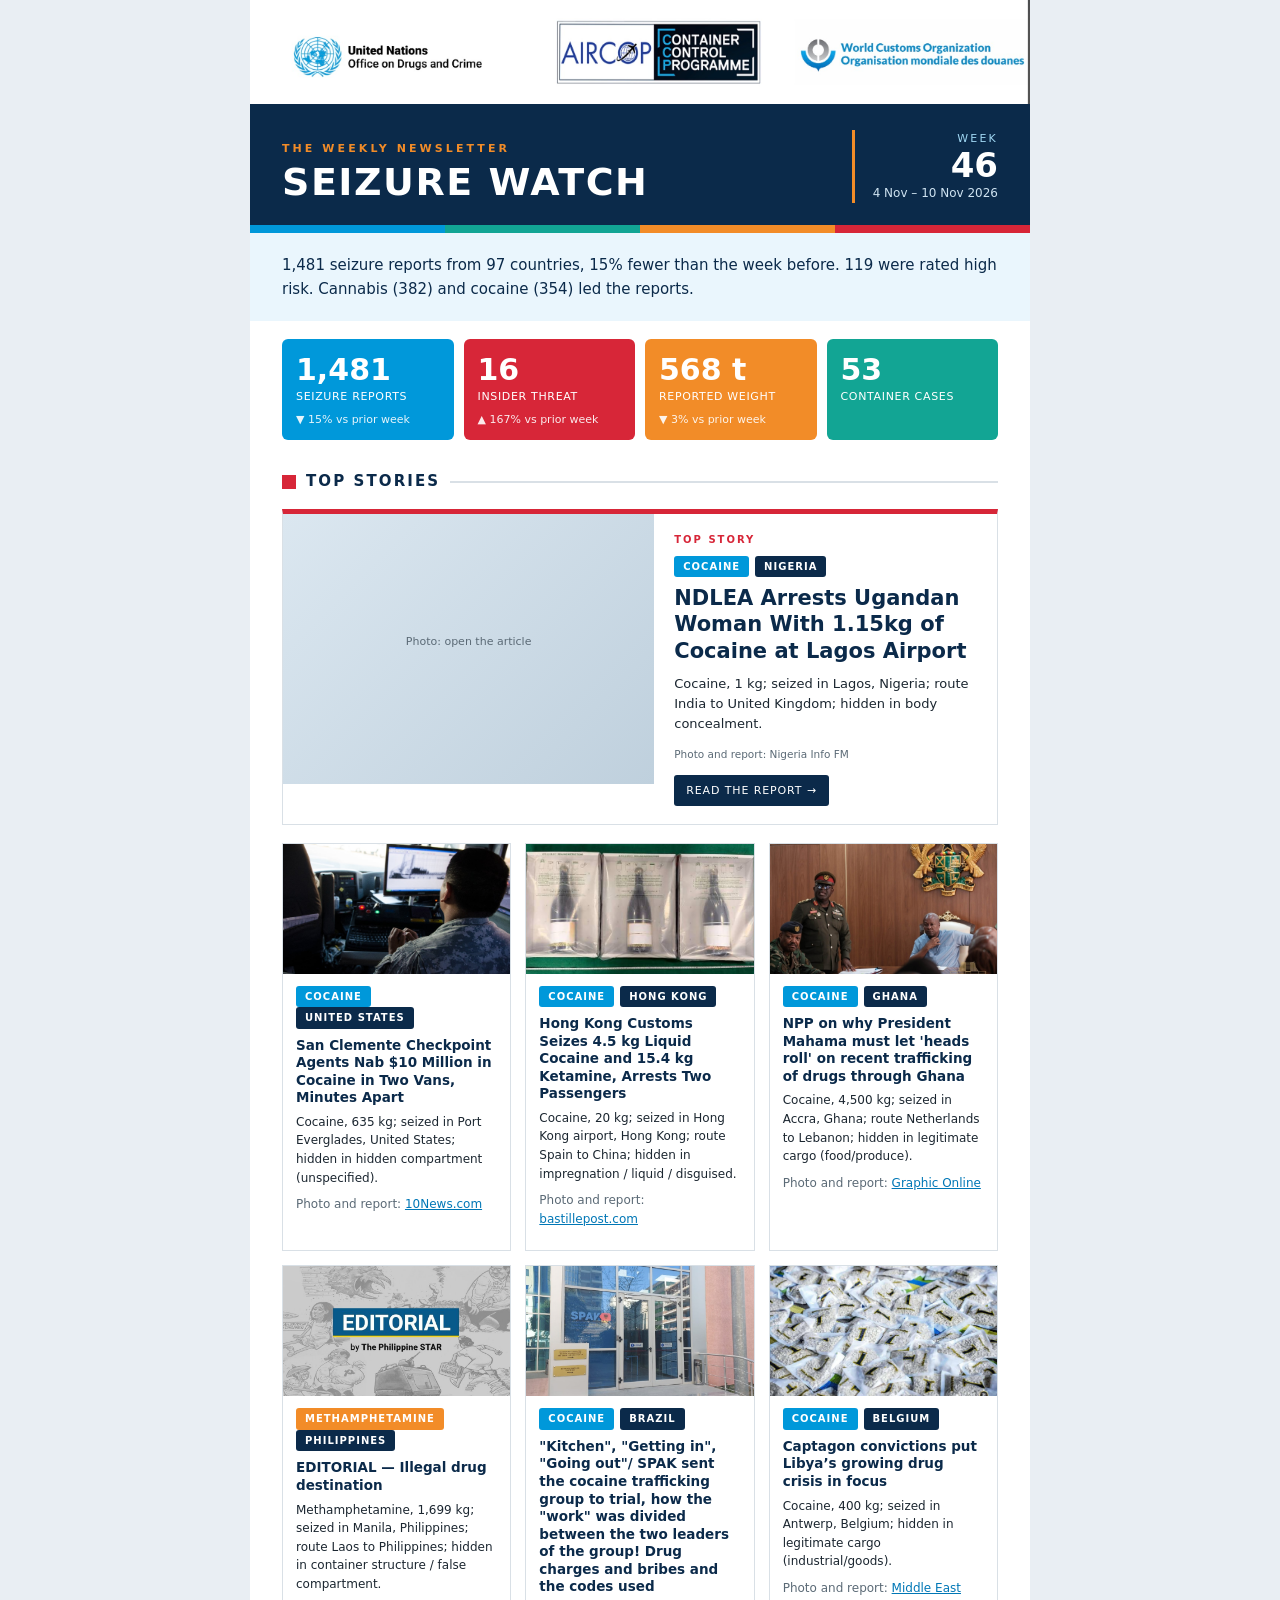
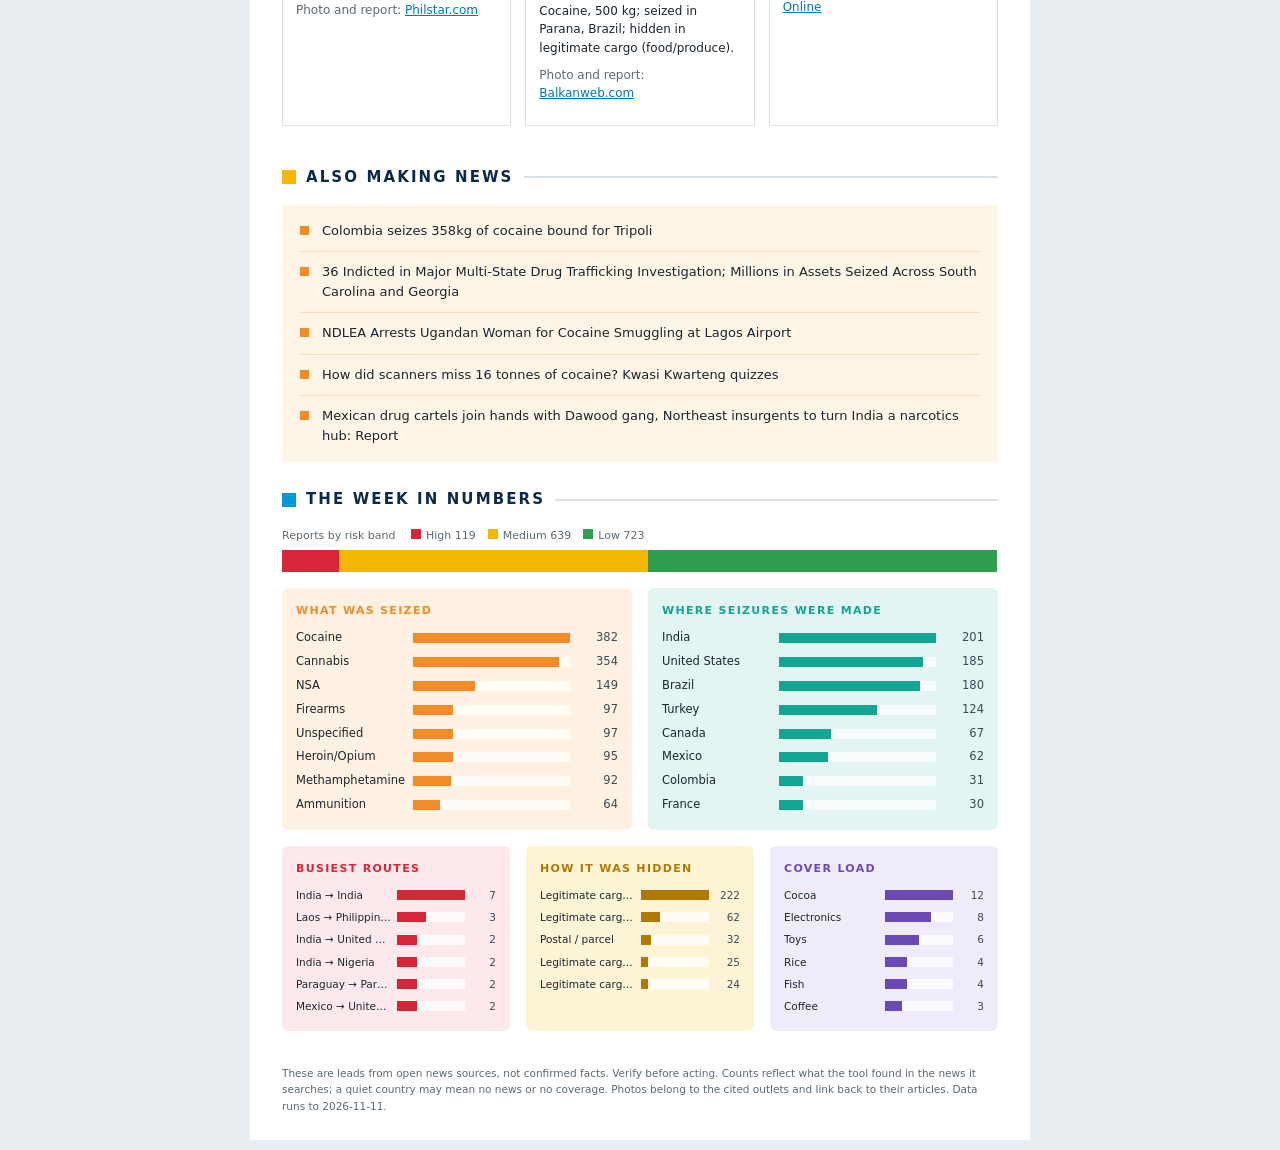
==== newsletter.html @ 41886904 "Data 2026-11-14T15:03:47Z" ====
<!doctype html><html lang="en"><head><meta charset="utf-8"><meta name="viewport" content="width=device-width,initial-scale=1"><title>Seizure Watch Weekly 4 Nov - 10 Nov 2026</title><style>
*{box-sizing:border-box}
body{margin:0;background:#e9eef3;color:#1b2630;font:13px/1.55 Verdana,Geneva,'DejaVu Sans',sans-serif}
a{color:#0077b6}
.wrap{max-width:780px;margin:0 auto;background:#fff}
.banner{display:block;width:100%;height:auto}
.mast{background:#0B2A4A;color:#fff;padding:26px 32px 22px;display:flex;justify-content:space-between;align-items:flex-end}
.mast .l{flex:1}
.mast .kick{font-size:11px;letter-spacing:.28em;text-transform:uppercase;color:#F28C28;font-weight:bold}
.mast h1{margin:6px 0 0;font-size:38px;line-height:1.05;letter-spacing:.04em;text-transform:uppercase;color:#fff}
.mast .r{text-align:right;border-left:3px solid #F28C28;padding-left:18px}
.mast .wk{font-size:11px;letter-spacing:.2em;text-transform:uppercase;color:#9fd6f2}
.mast .no{font-size:34px;font-weight:bold;line-height:1.1}
.mast .dt{font-size:12px;color:#cfe3f1}
.stripe{display:flex;height:8px}.stripe i{flex:1;display:block}
.intro{background:#eaf6fd;padding:20px 32px;font-size:15px;line-height:1.6;color:#0B2A4A}
.tiles{display:flex;gap:10px;padding:18px 32px 4px}
.tile{flex:1;color:#fff;padding:14px 14px 12px;border-radius:6px}
.tile b{display:block;font-size:30px;line-height:1.1}
.tile span{display:block;font-size:11px;letter-spacing:.06em;text-transform:uppercase;margin-top:2px}
.tile em{display:block;font-style:normal;font-size:11px;margin-top:6px;opacity:.9}
section{padding:26px 32px 0}
.sh{display:flex;align-items:center;gap:10px;margin:0 0 16px}
.sh i{display:block;width:14px;height:14px;flex:none}
.sh h2{margin:0;font-size:15px;letter-spacing:.14em;text-transform:uppercase;color:#0B2A4A}
.sh u{display:block;flex:1;height:2px;background:#d9e0e6;text-decoration:none}
.tag{display:inline-block;color:#fff;font-size:10px;font-weight:bold;letter-spacing:.1em;text-transform:uppercase;padding:3px 9px;border-radius:3px;margin-right:6px}
.ph{position:relative;background:linear-gradient(135deg,#dbe7f0,#bfd0dd);overflow:hidden}
.ph span{position:absolute;left:0;right:0;top:44%;text-align:center;font-size:11px;color:#5b6a76}
.ph img{position:absolute;left:0;top:0;width:100%;height:100%;object-fit:cover;display:block}
.lead{display:flex;gap:0;border:1px solid #d9e0e6;border-top:5px solid #D72638;margin-bottom:18px}
.lead>a{display:block;width:52%;flex:none}.lead .ph{width:100%;height:270px}
.lead .tx{padding:18px 20px;flex:1;min-width:0}
.lead .kicker{font-size:10px;font-weight:bold;letter-spacing:.2em;color:#D72638;text-transform:uppercase;margin-bottom:8px}
.lead h3{margin:8px 0 10px;font-size:21px;line-height:1.25}.lead h3 a{color:#0B2A4A;text-decoration:none}
.lead p{margin:0 0 12px}
.btn{display:inline-block;background:#0B2A4A;color:#fff!important;text-decoration:none;font-size:11px;letter-spacing:.08em;text-transform:uppercase;padding:7px 12px;border-radius:3px}
.cards{display:flex;gap:14px;margin-bottom:14px;break-inside:avoid}.card.spacer{border:0}
.card{flex:1;min-width:0;border:1px solid #d9e0e6}
.card .ph{height:130px}
.card .cb{padding:12px 13px 14px}
.card h3{margin:8px 0 6px;font-size:13.5px;line-height:1.3}.card h3 a{color:#0B2A4A;text-decoration:none}
.card p{margin:0 0 8px;font-size:12px}
.src{font-size:10.5px;color:#5b6a76}
table.risk{width:100%;border-collapse:collapse;font-size:12px}
table.risk td{padding:9px 8px;border-bottom:1px solid #e1e7ec;vertical-align:middle}
table.risk .sc{width:48px}
.badge{display:block;width:40px;text-align:center;color:#fff;font-weight:bold;font-size:15px;padding:6px 0;border-radius:4px}
table.risk .d{width:64px;color:#5b6a76;font-size:11px}
table.risk .it b{display:block}.risk small{color:#5b6a76}
.also{background:#fff4e6;padding:6px 18px;margin:0;list-style:none}
.also li{padding:10px 0 10px 22px;border-bottom:1px solid #f6dcb8;position:relative}
.also li:last-child{border-bottom:0}
.also li:before{content:"";position:absolute;left:0;top:15px;width:9px;height:9px;background:#F28C28}
.also a{color:#1b2630;text-decoration:none}
.band{display:flex;height:22px;margin:4px 0 8px}.band i{display:block}
.legend{font-size:11px;color:#5b6a76;margin-bottom:6px}.legend b{display:inline-block;width:10px;height:10px;margin:0 5px 0 12px}
.cols{display:flex;gap:16px;margin-top:16px}
.panel{flex:1;min-width:0;padding:14px 14px 10px;border-radius:6px}
.panel h4{margin:0 0 10px;font-size:11px;letter-spacing:.12em;text-transform:uppercase}
.bar{display:flex;align-items:center;gap:8px;margin:6px 0;font-size:11.5px}
.bl{width:34%;overflow:hidden;text-overflow:ellipsis;white-space:nowrap;flex:none}
.bt{flex:1;background:rgba(255,255,255,.75);height:10px}.bt i{display:block;height:10px}
.cols3 .bl{width:48%}.cols3 .bar{gap:5px;font-size:10.5px}.cols3 .bv{width:26px}
.bv{width:40px;text-align:right;flex:none;color:#3c4b57}
.note{padding:24px 32px 26px;font-size:10.5px;color:#5b6a76}
.foot{background:#0B2A4A;color:#cfe3f1;padding:20px 32px;font-size:11px}.foot a{color:#fff}
.foot b{color:#F28C28;letter-spacing:.14em;text-transform:uppercase}
@page{size:A4;margin:8mm 0}
@media print{section.pb{break-before:page}body{background:#fff}.card,.lead,.tile,.panel,table.risk tr,.also li{break-inside:avoid}.sh{break-after:avoid}}
@media(max-width:640px){.mast{display:block}.mast .r{margin-top:14px;text-align:left}.mast h1{font-size:28px}.tiles,.cards,.cols,.lead{display:block}.tile{margin-bottom:8px}.card,.panel{margin-bottom:12px}.lead>a{width:100%}.lead .ph{height:210px}section,.intro,.tiles,.note,.foot,.mast{padding-left:18px;padding-right:18px}table.risk .d{display:none}}
</style><link rel="stylesheet" href="shared/theme.css">
</head><body>
<script src="shared/topbar.js" data-active="newsletter"></script><div class="wrap">
<img class="banner" src="[data-uri]" alt="AIRCOP and Container Control Programme">
<div class="mast"><div class="l"><div class="kick">The weekly newsletter</div><h1>Seizure Watch</h1></div>
<div class="r"><div class="wk">Week</div><div class="no">46</div><div class="dt">4 Nov &ndash; 10 Nov 2026</div></div></div>
<div class="stripe"><i style="background:#0098DA"></i><i style="background:#12A594"></i><i style="background:#F28C28"></i><i style="background:#D72638"></i></div>
<div class="intro">1,481 seizure reports from 97 countries, 15% fewer than the week before. 119 were rated high risk. Cannabis (382) and cocaine (354) led the reports.</div>
<div class="tiles">
<div class="tile" style="background:#0098DA"><b>1,481</b><span>Seizure reports</span><em>▼ 15% vs prior week</em></div>
<div class="tile" style="background:#D72638"><b>16</b><span>Insider threat</span><em>▲ 167% vs prior week</em></div>
<div class="tile" style="background:#F28C28"><b>568 t</b><span>Reported weight</span><em>▼ 3% vs prior week</em></div>
<div class="tile" style="background:#12A594"><b>53</b><span>Container cases</span><em>&nbsp;</em></div></div>
<section><div class="sh"><i style="background:#D72638"></i><h2>Top stories</h2><u></u></div><article class="lead"><a href="https://www.nigeriainfo.fm/lagos/news/homepageabuja/ndlea-arrests-ugandan-woman-with-1-15kg-of-cocaine-at-lagos-airport/"><div class="ph"><span>Photo: open the article</span><img src="https://mmo.aiircdn.com/370/6af068a58330012fb71.png" alt="" referrerpolicy="no-referrer" onerror="this.remove()"></div></a><div class="tx"><div class="kicker">Top story</div><span class="tag" style="background:#0098DA">Cocaine</span><span class="tag" style="background:#0B2A4A">Nigeria</span><h3><a href="https://www.nigeriainfo.fm/lagos/news/homepageabuja/ndlea-arrests-ugandan-woman-with-1-15kg-of-cocaine-at-lagos-airport/">NDLEA Arrests Ugandan Woman With 1.15kg of Cocaine at Lagos Airport</a></h3><p>Cocaine, 1 kg; seized in Lagos, Nigeria; route India to United Kingdom; hidden in body concealment.</p><p class="src">Photo and report: Nigeria Info FM</p><a class="btn" href="https://www.nigeriainfo.fm/lagos/news/homepageabuja/ndlea-arrests-ugandan-woman-with-1-15kg-of-cocaine-at-lagos-airport/">Read the report &rarr;</a></div></article><div class="cards"><article class="card"><a href="https://hoodline.com/2026/11/san-clemente-checkpoint-agents-nab-10-million-in-cocaine-in-two-vans-minutes-apart/"><div class="ph"><span>Photo: open the article</span><img src="[data-uri]" alt="" referrerpolicy="no-referrer" onerror="this.remove()"></div></a><div class="cb"><span class="tag" style="background:#0098DA">Cocaine</span><span class="tag" style="background:#0B2A4A">United States</span><h3><a href="https://hoodline.com/2026/11/san-clemente-checkpoint-agents-nab-10-million-in-cocaine-in-two-vans-minutes-apart/">San Clemente Checkpoint Agents Nab $10 Million in Cocaine in Two Vans, Minutes Apart</a></h3><p>Cocaine, 635 kg; seized in Port Everglades, United States; hidden in hidden compartment (unspecified).</p><p class="src">Photo and report: <a href="https://hoodline.com/2026/11/san-clemente-checkpoint-agents-nab-10-million-in-cocaine-in-two-vans-minutes-apart/">10News.com</a></p></div></article><article class="card"><a href="https://www.bastillepost.com/global/article/6336061-hong-kong-customs-seizes-4-5-kg-liquid-cocaine-and-15-4-kg-ketamine-arrests-two-passengers"><div class="ph"><span>Photo: open the article</span><img src="[data-uri]" alt="" referrerpolicy="no-referrer" onerror="this.remove()"></div></a><div class="cb"><span class="tag" style="background:#0098DA">Cocaine</span><span class="tag" style="background:#0B2A4A">Hong Kong</span><h3><a href="https://www.bastillepost.com/global/article/6336061-hong-kong-customs-seizes-4-5-kg-liquid-cocaine-and-15-4-kg-ketamine-arrests-two-passengers">Hong Kong Customs Seizes 4.5 kg Liquid Cocaine and 15.4 kg Ketamine, Arrests Two Passengers</a></h3><p>Cocaine, 20 kg; seized in Hong Kong airport, Hong Kong; route Spain to China; hidden in impregnation / liquid / disguised.</p><p class="src">Photo and report: <a href="https://www.bastillepost.com/global/article/6336061-hong-kong-customs-seizes-4-5-kg-liquid-cocaine-and-15-4-kg-ketamine-arrests-two-passengers">bastillepost.com</a></p></div></article><article class="card"><a href="https://www.graphic.com.gh/news/general-news/npp-on-why-president-must-act-to-stop-illicit-drug-trafficking-through-ghana-and-publish-taskforce-roadmap.html"><div class="ph"><span>Photo: open the article</span><img src="[data-uri]" alt="" referrerpolicy="no-referrer" onerror="this.remove()"></div></a><div class="cb"><span class="tag" style="background:#0098DA">Cocaine</span><span class="tag" style="background:#0B2A4A">Ghana</span><h3><a href="https://www.graphic.com.gh/news/general-news/npp-on-why-president-must-act-to-stop-illicit-drug-trafficking-through-ghana-and-publish-taskforce-roadmap.html">NPP on why President Mahama must let &#x27;heads roll&#x27; on recent trafficking of drugs through Ghana</a></h3><p>Cocaine, 4,500 kg; seized in Accra, Ghana; route Netherlands to Lebanon; hidden in legitimate cargo (food/produce).</p><p class="src">Photo and report: <a href="https://www.graphic.com.gh/news/general-news/npp-on-why-president-must-act-to-stop-illicit-drug-trafficking-through-ghana-and-publish-taskforce-roadmap.html">Graphic Online</a></p></div></article></div><div class="cards"><article class="card"><a href="https://qa.philstar.com/opinion/2026/11/07/2568359/editorial-illegal-drug-destination"><div class="ph"><span>Photo: open the article</span><img src="[data-uri]" alt="" referrerpolicy="no-referrer" onerror="this.remove()"></div></a><div class="cb"><span class="tag" style="background:#F28C28">Methamphetamine</span><span class="tag" style="background:#0B2A4A">Philippines</span><h3><a href="https://qa.philstar.com/opinion/2026/11/07/2568359/editorial-illegal-drug-destination">EDITORIAL — Illegal drug destination</a></h3><p>Methamphetamine, 1,699 kg; seized in Manila, Philippines; route Laos to Philippines; hidden in container structure / false compartment.</p><p class="src">Photo and report: <a href="https://qa.philstar.com/opinion/2026/11/07/2568359/editorial-illegal-drug-destination">Philstar.com</a></p></div></article><article class="card"><a href="https://www.balkanweb.com/en/kitchen--boarding--exit--spak--sent-the-cocaine-trafficking-group-for-trial--how-was-the-work-divided-between-the-two-leaders-of-the-group--the-fees-for/"><div class="ph"><span>Photo: open the article</span><img src="[data-uri]" alt="" referrerpolicy="no-referrer" onerror="this.remove()"></div></a><div class="cb"><span class="tag" style="background:#0098DA">Cocaine</span><span class="tag" style="background:#0B2A4A">Brazil</span><h3><a href="https://www.balkanweb.com/en/kitchen--boarding--exit--spak--sent-the-cocaine-trafficking-group-for-trial--how-was-the-work-divided-between-the-two-leaders-of-the-group--the-fees-for/">&quot;Kitchen&quot;, &quot;Getting in&quot;, &quot;Going out&quot;/ SPAK sent the cocaine trafficking group to trial, how the &quot;work&quot; was divided between the two leaders of the group! Drug charges and bribes and the codes used</a></h3><p>Cocaine, 500 kg; seized in Parana, Brazil; hidden in legitimate cargo (food/produce).</p><p class="src">Photo and report: <a href="https://www.balkanweb.com/en/kitchen--boarding--exit--spak--sent-the-cocaine-trafficking-group-for-trial--how-was-the-work-divided-between-the-two-leaders-of-the-group--the-fees-for/">Balkanweb.com</a></p></div></article><article class="card"><a href="https://middle-east-online.com/en/captagon-convictions-put-libya%E2%80%99s-growing-drug-crisis-focus"><div class="ph"><span>Photo: open the article</span><img src="[data-uri]" alt="" referrerpolicy="no-referrer" onerror="this.remove()"></div></a><div class="cb"><span class="tag" style="background:#0098DA">Cocaine</span><span class="tag" style="background:#0B2A4A">Belgium</span><h3><a href="https://middle-east-online.com/en/captagon-convictions-put-libya%E2%80%99s-growing-drug-crisis-focus">Captagon convictions put Libya’s growing drug crisis in focus</a></h3><p>Cocaine, 400 kg; seized in Antwerp, Belgium; hidden in legitimate cargo (industrial/goods).</p><p class="src">Photo and report: <a href="https://middle-east-online.com/en/captagon-convictions-put-libya%E2%80%99s-growing-drug-crisis-focus">Middle East Online</a></p></div></article></div></section>
<section class="pb"><div class="sh"><i style="background:#F5B700"></i><h2>Also making news</h2><u></u></div><ul class="also"><li><a href="https://libyaobserver.ly/news/colombia-seizes-358kg-cocaine-bound-tripoli">Colombia seizes 358kg of cocaine bound for Tripoli</a></li>
<li><a href="https://www.swlexledger.com/single-post/36-indicted-in-major-multi-state-drug-trafficking-investigation-millions-in-assets-seized-across-so">36 Indicted in Major Multi-State Drug Trafficking Investigation; Millions in Assets Seized Across South Carolina and Georgia</a></li>
<li><a href="https://ng.headtopics.com/news/ndlea-arrests-ugandan-woman-for-cocaine-smuggling-at-lagos-89670421">NDLEA Arrests Ugandan Woman for Cocaine Smuggling at Lagos Airport</a></li>
<li><a href="https://www.mynewsgh.com/how-did-scanners-miss-16-tonnes-of-cocaine-kwasi-kwarteng-quizzes/">How did scanners miss 16 tonnes of cocaine? Kwasi Kwarteng quizzes</a></li>
<li><a href="https://www.india.com/news/india/mexican-drug-cartels-join-hands-with-dawood-ibrahim-syndicate-northeast-insurgents-myanmar-to-turn-india-a-global-narcotics-hub-report-8542129/amp/">Mexican drug cartels join hands with Dawood gang, Northeast insurgents to turn India a narcotics hub: Report</a></li></ul></section>
<section><div class="sh"><i style="background:#0098DA"></i><h2>The week in numbers</h2><u></u></div><div class="legend">Reports by risk band <b style="background:#D72638"></b>High 119<b style="background:#F5B700"></b>Medium 639<b style="background:#2E9E4F"></b>Low 723</div><div class="band"><i style="width:8.0%;background:#D72638"></i><i style="width:43.1%;background:#F5B700"></i><i style="width:48.8%;background:#2E9E4F"></i></div><div class="cols"><div class="panel" style="background:#fff1e1"><h4 style="color:#F28C28">What was seized</h4><div class="bar"><span class="bl">Cocaine</span><span class="bt"><i style="width:100%;background:#F28C28"></i></span><span class="bv">382</span></div>
<div class="bar"><span class="bl">Cannabis</span><span class="bt"><i style="width:93%;background:#F28C28"></i></span><span class="bv">354</span></div>
<div class="bar"><span class="bl">NSA</span><span class="bt"><i style="width:39%;background:#F28C28"></i></span><span class="bv">149</span></div>
<div class="bar"><span class="bl">Firearms</span><span class="bt"><i style="width:25%;background:#F28C28"></i></span><span class="bv">97</span></div>
<div class="bar"><span class="bl">Unspecified</span><span class="bt"><i style="width:25%;background:#F28C28"></i></span><span class="bv">97</span></div>
<div class="bar"><span class="bl">Heroin/Opium</span><span class="bt"><i style="width:25%;background:#F28C28"></i></span><span class="bv">95</span></div>
<div class="bar"><span class="bl">Methamphetamine</span><span class="bt"><i style="width:24%;background:#F28C28"></i></span><span class="bv">92</span></div>
<div class="bar"><span class="bl">Ammunition</span><span class="bt"><i style="width:17%;background:#F28C28"></i></span><span class="bv">64</span></div></div><div class="panel" style="background:#e2f5f2"><h4 style="color:#12A594">Where seizures were made</h4><div class="bar"><span class="bl">India</span><span class="bt"><i style="width:100%;background:#12A594"></i></span><span class="bv">201</span></div>
<div class="bar"><span class="bl">United States</span><span class="bt"><i style="width:92%;background:#12A594"></i></span><span class="bv">185</span></div>
<div class="bar"><span class="bl">Brazil</span><span class="bt"><i style="width:90%;background:#12A594"></i></span><span class="bv">180</span></div>
<div class="bar"><span class="bl">Turkey</span><span class="bt"><i style="width:62%;background:#12A594"></i></span><span class="bv">124</span></div>
<div class="bar"><span class="bl">Canada</span><span class="bt"><i style="width:33%;background:#12A594"></i></span><span class="bv">67</span></div>
<div class="bar"><span class="bl">Mexico</span><span class="bt"><i style="width:31%;background:#12A594"></i></span><span class="bv">62</span></div>
<div class="bar"><span class="bl">Colombia</span><span class="bt"><i style="width:15%;background:#12A594"></i></span><span class="bv">31</span></div>
<div class="bar"><span class="bl">France</span><span class="bt"><i style="width:15%;background:#12A594"></i></span><span class="bv">30</span></div></div></div><div class="cols cols3"><div class="panel" style="background:#fde9eb"><h4 style="color:#D72638">Busiest routes</h4><div class="bar"><span class="bl">India → India</span><span class="bt"><i style="width:100%;background:#D72638"></i></span><span class="bv">7</span></div>
<div class="bar"><span class="bl">Laos → Philippines</span><span class="bt"><i style="width:43%;background:#D72638"></i></span><span class="bv">3</span></div>
<div class="bar"><span class="bl">India → United Kingdom</span><span class="bt"><i style="width:29%;background:#D72638"></i></span><span class="bv">2</span></div>
<div class="bar"><span class="bl">India → Nigeria</span><span class="bt"><i style="width:29%;background:#D72638"></i></span><span class="bv">2</span></div>
<div class="bar"><span class="bl">Paraguay → Paraguay</span><span class="bt"><i style="width:29%;background:#D72638"></i></span><span class="bv">2</span></div>
<div class="bar"><span class="bl">Mexico → United States</span><span class="bt"><i style="width:29%;background:#D72638"></i></span><span class="bv">2</span></div></div><div class="panel" style="background:#fdf4d6"><h4 style="color:#B07A00">How it was hidden</h4><div class="bar"><span class="bl">Legitimate cargo (industrial/goods)</span><span class="bt"><i style="width:100%;background:#B07A00"></i></span><span class="bv">222</span></div>
<div class="bar"><span class="bl">Legitimate cargo (food/produce)</span><span class="bt"><i style="width:28%;background:#B07A00"></i></span><span class="bv">62</span></div>
<div class="bar"><span class="bl">Postal / parcel</span><span class="bt"><i style="width:14%;background:#B07A00"></i></span><span class="bv">32</span></div>
<div class="bar"><span class="bl">Legitimate cargo (industrial/goods); Postal / parcel</span><span class="bt"><i style="width:11%;background:#B07A00"></i></span><span class="bv">25</span></div>
<div class="bar"><span class="bl">Legitimate cargo (food/produce); Legitimate cargo (industrial/goods)</span><span class="bt"><i style="width:11%;background:#B07A00"></i></span><span class="bv">24</span></div></div><div class="panel" style="background:#f0ebfa"><h4 style="color:#6C4AB6">Cover load</h4><div class="bar"><span class="bl">Cocoa</span><span class="bt"><i style="width:100%;background:#6C4AB6"></i></span><span class="bv">12</span></div>
<div class="bar"><span class="bl">Electronics</span><span class="bt"><i style="width:67%;background:#6C4AB6"></i></span><span class="bv">8</span></div>
<div class="bar"><span class="bl">Toys</span><span class="bt"><i style="width:50%;background:#6C4AB6"></i></span><span class="bv">6</span></div>
<div class="bar"><span class="bl">Rice</span><span class="bt"><i style="width:33%;background:#6C4AB6"></i></span><span class="bv">4</span></div>
<div class="bar"><span class="bl">Fish</span><span class="bt"><i style="width:33%;background:#6C4AB6"></i></span><span class="bv">4</span></div>
<div class="bar"><span class="bl">Coffee</span><span class="bt"><i style="width:25%;background:#6C4AB6"></i></span><span class="bv">3</span></div></div></div></section>
<p class="note">These are leads from open news sources, not confirmed facts. Verify before acting. Counts reflect what the tool found in the news it searches; a quiet country may mean no news or no coverage. Photos belong to the cited outlets and link back to their articles. Data runs to 2026-11-11.</p>
</div></body></html>
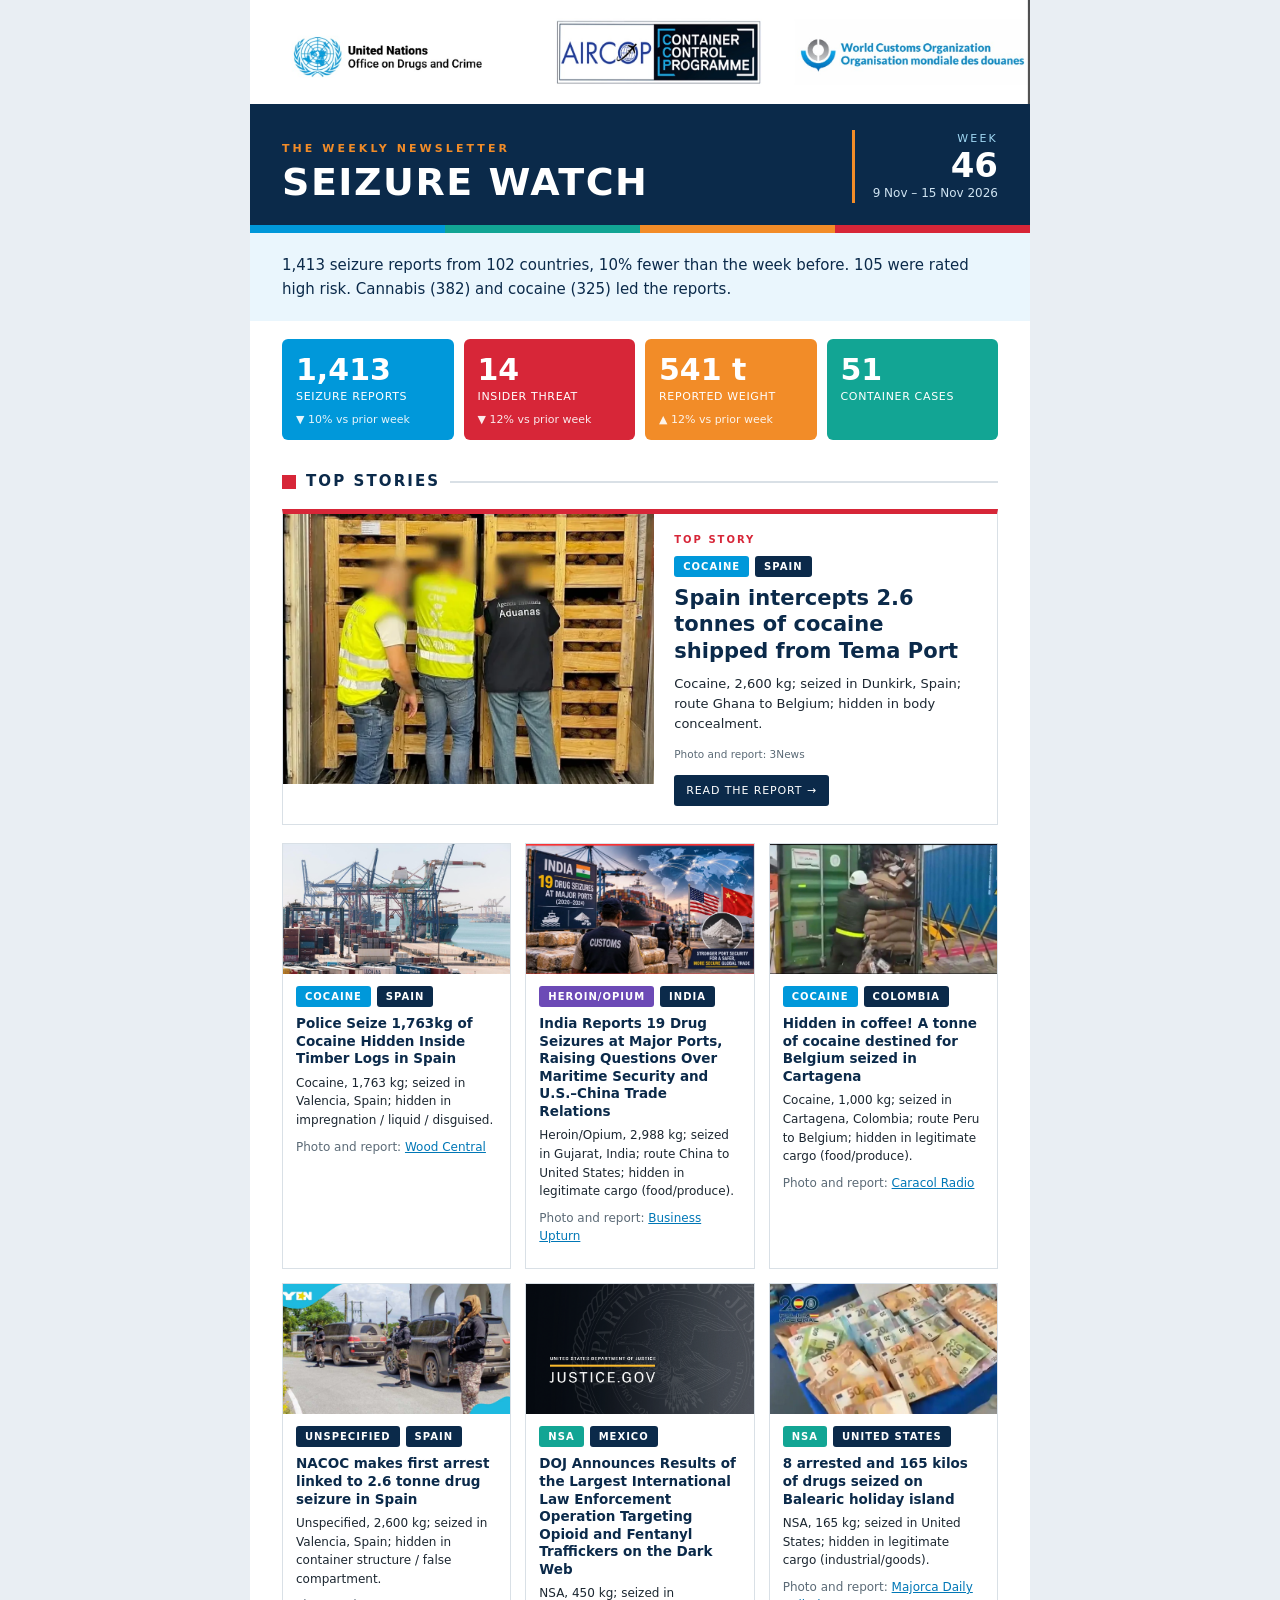
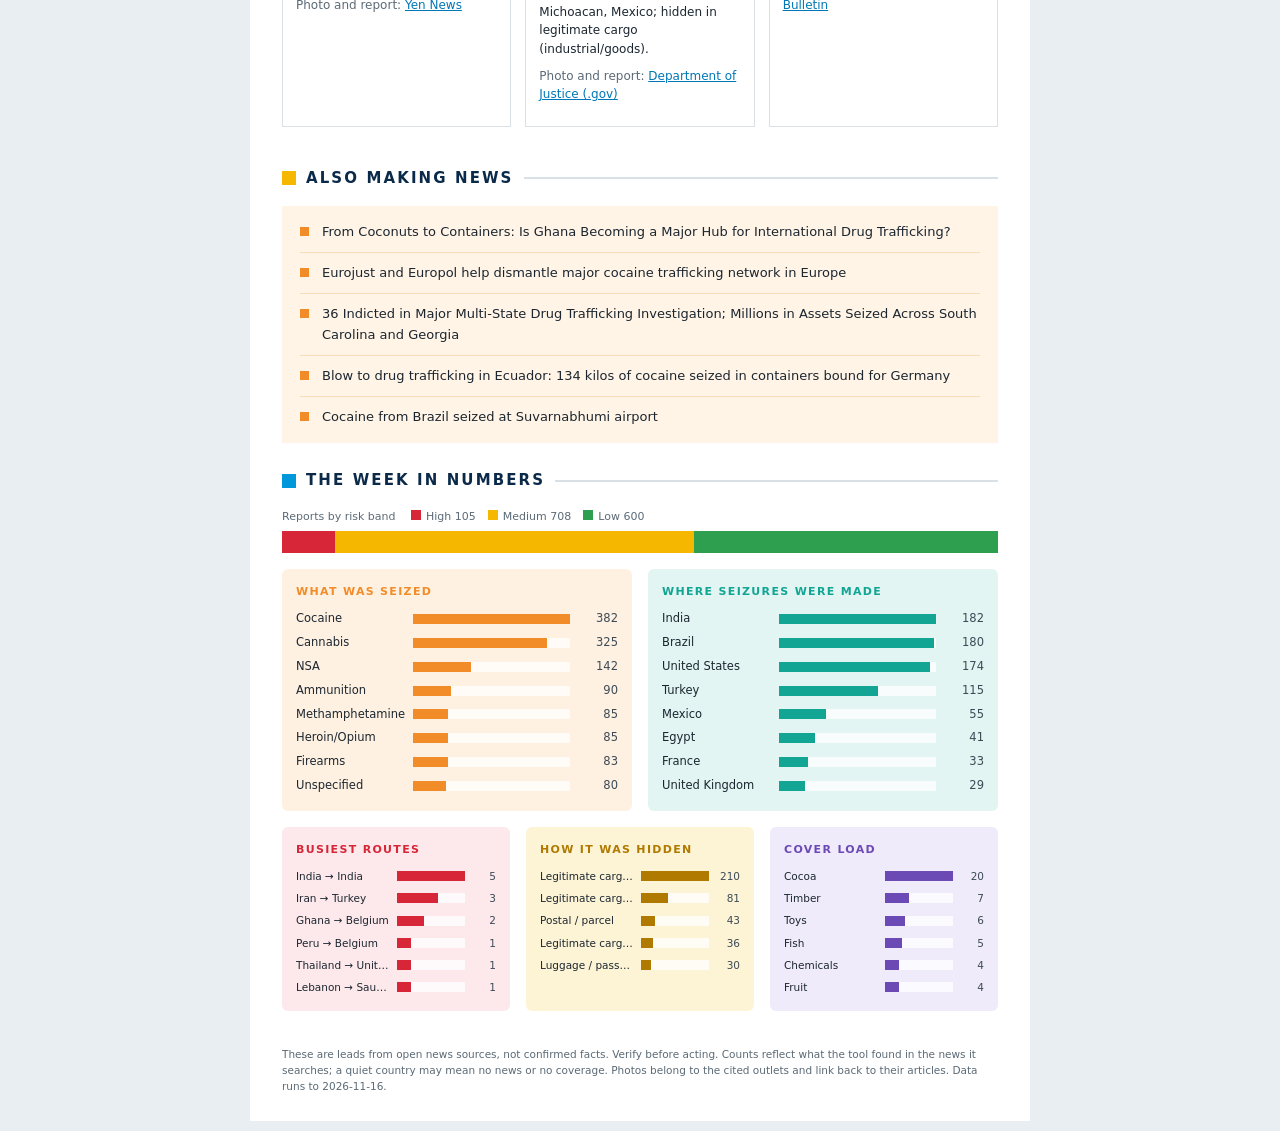
==== commit 1b8235ce: "Data 2026-11-21T16:11:22Z" ====
--- a/newsletter.html
+++ b/newsletter.html
@@ -1,4 +1,4 @@
-<!doctype html><html lang="en"><head><meta charset="utf-8"><meta name="viewport" content="width=device-width,initial-scale=1"><title>Seizure Watch Weekly 4 Nov - 10 Nov 2026</title><style>
+<!doctype html><html lang="en"><head><meta charset="utf-8"><meta name="viewport" content="width=device-width,initial-scale=1"><title>Seizure Watch Weekly 9 Nov - 15 Nov 2026</title><style>
 *{box-sizing:border-box}
 body{margin:0;background:#e9eef3;color:#1b2630;font:13px/1.55 Verdana,Geneva,'DejaVu Sans',sans-serif}
 a{color:#0077b6}
@@ -74,48 +74,48 @@
 <script src="shared/topbar.js" data-active="newsletter"></script><div class="wrap">
 <img class="banner" src="[data-uri]" alt="AIRCOP and Container Control Programme">
 <div class="mast"><div class="l"><div class="kick">The weekly newsletter</div><h1>Seizure Watch</h1></div>
-<div class="r"><div class="wk">Week</div><div class="no">46</div><div class="dt">4 Nov &ndash; 10 Nov 2026</div></div></div>
+<div class="r"><div class="wk">Week</div><div class="no">46</div><div class="dt">9 Nov &ndash; 15 Nov 2026</div></div></div>
 <div class="stripe"><i style="background:#0098DA"></i><i style="background:#12A594"></i><i style="background:#F28C28"></i><i style="background:#D72638"></i></div>
-<div class="intro">1,481 seizure reports from 97 countries, 15% fewer than the week before. 119 were rated high risk. Cannabis (382) and cocaine (354) led the reports.</div>
+<div class="intro">1,413 seizure reports from 102 countries, 10% fewer than the week before. 105 were rated high risk. Cannabis (382) and cocaine (325) led the reports.</div>
 <div class="tiles">
-<div class="tile" style="background:#0098DA"><b>1,481</b><span>Seizure reports</span><em>▼ 15% vs prior week</em></div>
-<div class="tile" style="background:#D72638"><b>16</b><span>Insider threat</span><em>▲ 167% vs prior week</em></div>
-<div class="tile" style="background:#F28C28"><b>568 t</b><span>Reported weight</span><em>▼ 3% vs prior week</em></div>
-<div class="tile" style="background:#12A594"><b>53</b><span>Container cases</span><em>&nbsp;</em></div></div>
-<section><div class="sh"><i style="background:#D72638"></i><h2>Top stories</h2><u></u></div><article class="lead"><a href="https://www.nigeriainfo.fm/lagos/news/homepageabuja/ndlea-arrests-ugandan-woman-with-1-15kg-of-cocaine-at-lagos-airport/"><div class="ph"><span>Photo: open the article</span><img src="https://mmo.aiircdn.com/370/6af068a58330012fb71.png" alt="" referrerpolicy="no-referrer" onerror="this.remove()"></div></a><div class="tx"><div class="kicker">Top story</div><span class="tag" style="background:#0098DA">Cocaine</span><span class="tag" style="background:#0B2A4A">Nigeria</span><h3><a href="https://www.nigeriainfo.fm/lagos/news/homepageabuja/ndlea-arrests-ugandan-woman-with-1-15kg-of-cocaine-at-lagos-airport/">NDLEA Arrests Ugandan Woman With 1.15kg of Cocaine at Lagos Airport</a></h3><p>Cocaine, 1 kg; seized in Lagos, Nigeria; route India to United Kingdom; hidden in body concealment.</p><p class="src">Photo and report: Nigeria Info FM</p><a class="btn" href="https://www.nigeriainfo.fm/lagos/news/homepageabuja/ndlea-arrests-ugandan-woman-with-1-15kg-of-cocaine-at-lagos-airport/">Read the report &rarr;</a></div></article><div class="cards"><article class="card"><a href="https://hoodline.com/2026/11/san-clemente-checkpoint-agents-nab-10-million-in-cocaine-in-two-vans-minutes-apart/"><div class="ph"><span>Photo: open the article</span><img src="[data-uri]" alt="" referrerpolicy="no-referrer" onerror="this.remove()"></div></a><div class="cb"><span class="tag" style="background:#0098DA">Cocaine</span><span class="tag" style="background:#0B2A4A">United States</span><h3><a href="https://hoodline.com/2026/11/san-clemente-checkpoint-agents-nab-10-million-in-cocaine-in-two-vans-minutes-apart/">San Clemente Checkpoint Agents Nab $10 Million in Cocaine in Two Vans, Minutes Apart</a></h3><p>Cocaine, 635 kg; seized in Port Everglades, United States; hidden in hidden compartment (unspecified).</p><p class="src">Photo and report: <a href="https://hoodline.com/2026/11/san-clemente-checkpoint-agents-nab-10-million-in-cocaine-in-two-vans-minutes-apart/">10News.com</a></p></div></article><article class="card"><a href="https://www.bastillepost.com/global/article/6336061-hong-kong-customs-seizes-4-5-kg-liquid-cocaine-and-15-4-kg-ketamine-arrests-two-passengers"><div class="ph"><span>Photo: open the article</span><img src="[data-uri]" alt="" referrerpolicy="no-referrer" onerror="this.remove()"></div></a><div class="cb"><span class="tag" style="background:#0098DA">Cocaine</span><span class="tag" style="background:#0B2A4A">Hong Kong</span><h3><a href="https://www.bastillepost.com/global/article/6336061-hong-kong-customs-seizes-4-5-kg-liquid-cocaine-and-15-4-kg-ketamine-arrests-two-passengers">Hong Kong Customs Seizes 4.5 kg Liquid Cocaine and 15.4 kg Ketamine, Arrests Two Passengers</a></h3><p>Cocaine, 20 kg; seized in Hong Kong airport, Hong Kong; route Spain to China; hidden in impregnation / liquid / disguised.</p><p class="src">Photo and report: <a href="https://www.bastillepost.com/global/article/6336061-hong-kong-customs-seizes-4-5-kg-liquid-cocaine-and-15-4-kg-ketamine-arrests-two-passengers">bastillepost.com</a></p></div></article><article class="card"><a href="https://www.graphic.com.gh/news/general-news/npp-on-why-president-must-act-to-stop-illicit-drug-trafficking-through-ghana-and-publish-taskforce-roadmap.html"><div class="ph"><span>Photo: open the article</span><img src="[data-uri]